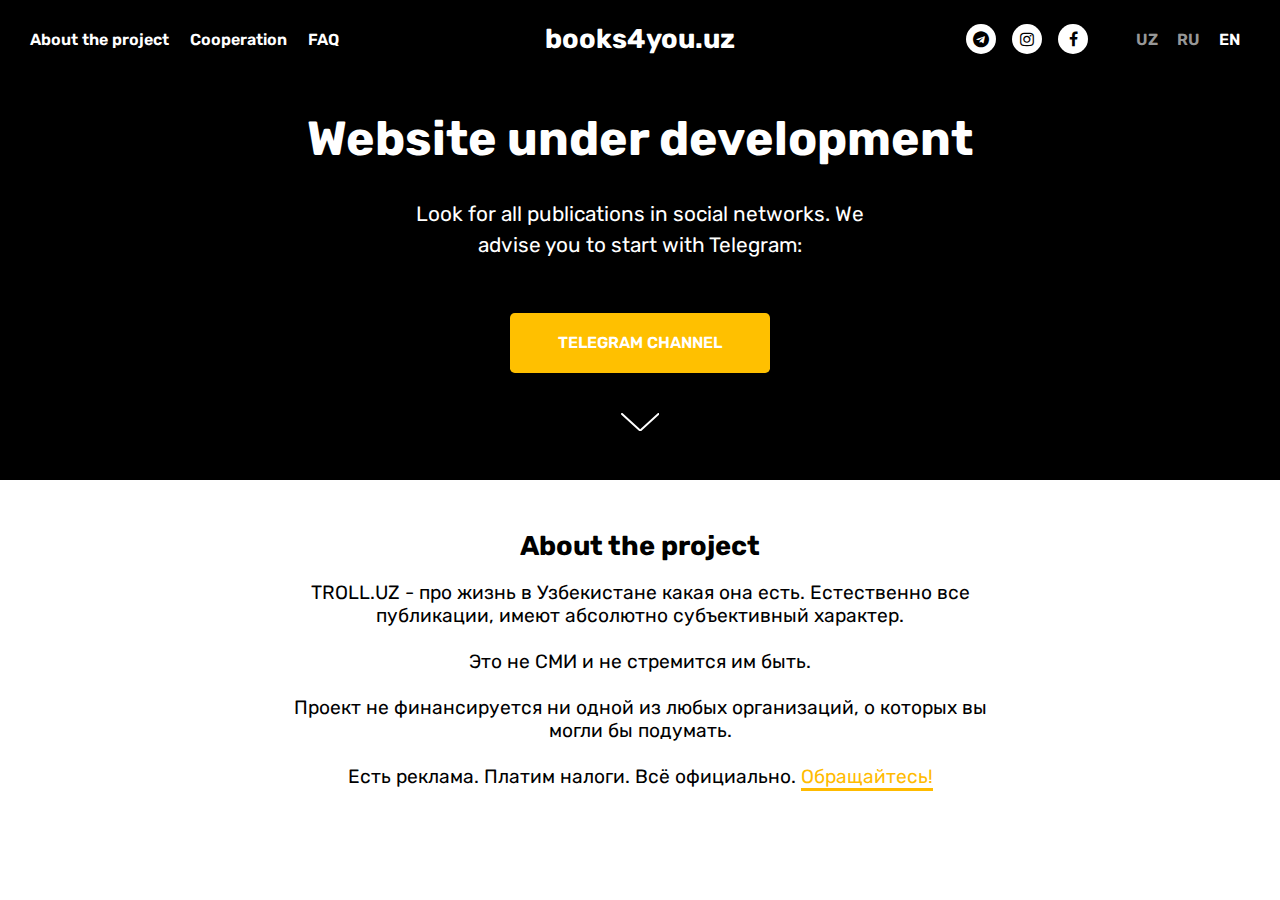
==== index-en.html @ 6c209b0e "created" ====
<!DOCTYPE html>
<html lang="en">
  <head>
    <meta charset="UTF-8" />
    <meta name="viewport" content="width=device-width, initial-scale=1.0" />
    <title>Books4you</title>
    <link rel="preconnect" href="https://fonts.googleapis.com" />
    <link rel="preconnect" href="https://fonts.gstatic.com" crossorigin />
    <link
      href="https://fonts.googleapis.com/css2?family=Rubik:wght@400;600;700&display=swap"
      rel="stylesheet"
    />
    <link rel="stylesheet" href="css/font-awesome.min.css" />
    <link rel="stylesheet" href="css/style.min.css" />
  </head>
  <body>
    <header class="header">
      <nav class="nav">
        <ul class="nav__list">
          <li class="nav__list__item">
            <a href="#about" class="nav__list__item__link">About the project</a>
          </li>
          <li class="nav__list__item">
            <a href="#about" class="nav__list__item__link">Cooperation</a>
          </li>
          <li class="nav__list__item">
            <a href="#" class="nav__list__item__link">FAQ</a>
          </li>
        </ul>
        <a class="nav__logo" href="">books4you.uz</a>
        <div class="nav__social-lang">
          <ul class="nav__social-lang__social-list">
            <li class="nav__social-lang__social-list__item">
              <a class="nav__social-lang__social-list__item__link" href="">
                <i class="fa fa-telegram"></i>
              </a>
            </li>
            <li class="nav__social-lang__social-list__item">
              <a class="nav__social-lang__social-list__item__link" href="">
                <i class="fa fa-instagram"></i>
              </a>
            </li>
            <li class="nav__social-lang__social-list__item">
              <a class="nav__social-lang__social-list__item__link" href="">
                <i class="fa fa-facebook"></i>
              </a>
            </li>
          </ul>
          <ul class="nav__social-lang__lang-list">
            <li class="nav__social-lang__lang-list__item">
              <a
                href="index-uz.html"
                class="nav__social-lang__lang-list__item__link"
              >
                UZ
              </a>
            </li>
            <li class="nav__social-lang__lang-list__item">
              <a
                href="index.html"
                class="nav__social-lang__lang-list__item__link"
              >
                RU
              </a>
            </li>
            <li class="nav__social-lang__lang-list__item">
              <a
                class="nav__social-lang__lang-list__item__link nav__social-lang__lang-list__item__link--active"
              >
                EN
              </a>
            </li>
          </ul>
        </div>
        <button class="nav__burger">
          <span></span>
          <span></span>
          <span></span>
          <span></span>
        </button>
      </nav>

      <h1 class="header__title">Website under development</h1>
      <p class="header__subtitle">
        Look for all publications in social networks. We advise you to start
        with Telegram:
      </p>
      <a href="" class="header__linktotg">telegram channel</a>
      <a href="#about" class="header__arrow-anchor">
        <svg
          role="presentation"
          class="t-cover__arrow-svg"
          style="fill: #ffffff"
          x="0px"
          y="0px"
          width="38.417px"
          height="18.592px"
          viewBox="0 0 38.417 18.592"
        >
          <g>
            <path
              d="M19.208,18.592c-0.241,0-0.483-0.087-0.673-0.261L0.327,1.74c-0.408-0.372-0.438-1.004-0.066-1.413c0.372-0.409,1.004-0.439,1.413-0.066L19.208,16.24L36.743,0.261c0.411-0.372,1.042-0.342,1.413,0.066c0.372,0.408,0.343,1.041-0.065,1.413L19.881,18.332C19.691,18.505,19.449,18.592,19.208,18.592z"
            />
          </g>
        </svg>
      </a>
    </header>
    <main class="main">
      <section class="about" id="about">
        <h2 class="about__title">About the project</h2>
        <p class="about__text">
          TROLL.UZ - про жизнь в Узбекистане какая она есть. Естественно все
          публикации, имеют абсолютно субъективный характер. <br /><br />
          Это не СМИ и не стремится им быть. <br /><br />
          Проект не финансируется ни одной из любых организаций, о которых вы
          могли бы подумать. <br /><br />
          Есть реклама. Платим налоги. Всё официально.
          <a class="about__text__link" href="">Обращайтесь!</a>
        </p>
      </section>
    </main>

    <script src="js/script.js"></script>
  </body>
</html>
---- css/style.min.css ----
@-webkit-keyframes moveUpDown{0%{-webkit-transform:translateY(0);transform:translateY(0)}to{-webkit-transform:translateY(1rem);transform:translateY(1rem)}}@keyframes moveUpDown{0%{-webkit-transform:translateY(0);transform:translateY(0)}to{-webkit-transform:translateY(1rem);transform:translateY(1rem)}}*{margin:0;padding:0;-webkit-box-sizing:border-box;box-sizing:border-box}ul{list-style:none}a,a:hover{text-decoration:none}button,input,select,textarea{outline:0!important}button{cursor:pointer}:root{font-size:1rem}body{font-family:'Rubik',sans-serif;font-weight:400;background-color:#fff;font-size:1rem;text-align:center}.fixed-top{position:fixed!important;top:0;left:0;height:50%;width:100%;z-index:99;background-color:#ffc000;-webkit-box-pack:center!important;-ms-flex-pack:center!important;justify-content:center!important;-webkit-box-align:center!important;-ms-flex-align:center!important;align-items:center!important}.menu-open{display:-webkit-box!important;display:-ms-flexbox!important;display:flex!important;-webkit-box-orient:vertical;-webkit-box-direction:normal;-ms-flex-direction:column;flex-direction:column;position:absolute}.menu-open__social-lang{width:100%;-webkit-box-orient:horizontal!important;-webkit-box-direction:normal!important;-ms-flex-direction:row!important;flex-direction:row!important;-webkit-box-pack:justify!important;-ms-flex-pack:justify!important;justify-content:space-between!important;padding:0 1rem}.header-top{padding-top:4rem}.header{background-color:#000;padding-bottom:2.8rem;color:#fff}.header__title{margin:2rem 0;font-size:3rem}.header__subtitle{margin:0 auto 3.2rem;font-size:1.3rem;line-height:1.5;font-weight:400;max-width:31.25rem}.header__linktotg{display:-webkit-inline-box;display:-ms-inline-flexbox;display:inline-flex;-webkit-box-pack:center;-ms-flex-pack:center;justify-content:center;-webkit-box-align:center;-ms-flex-align:center;align-items:center;width:16.25rem;height:3.75rem;background-color:#ffc000;text-transform:uppercase;color:#fff;font-weight:600;border-radius:.3rem;margin-bottom:2.5rem;-webkit-transition:.6s ease;-o-transition:.6s ease;transition:.6s ease;border:2px solid transparent}.header__linktotg:hover{border-color:#ffc000;background-color:#fff;color:#ffc000}.header__arrow-anchor{display:block;width:2.5rem;margin:0 auto;-webkit-animation:moveUpDown 1.2s ease-in-out infinite alternate;animation:moveUpDown 1.2s ease-in-out infinite alternate}.nav,.nav__list{display:-webkit-box;display:-ms-flexbox;display:flex;-webkit-box-align:center;-ms-flex-align:center;align-items:center}.nav{-webkit-box-pack:justify;-ms-flex-pack:justify;justify-content:space-between;padding:1.5rem 1.875rem;position:relative}.nav__list{-webkit-box-pack:center;-ms-flex-pack:center;justify-content:center;z-index:120}.nav__list__item:nth-child(2){padding:0 1.3rem}.nav__list__item__link{color:#fff;font-size:1rem;font-weight:600}.nav__logo{color:#fff;font-weight:700;font-size:1.7rem;position:absolute;left:50%;top:50%;-webkit-transform:translate(-50%,-50%);-ms-transform:translate(-50%,-50%);transform:translate(-50%,-50%)}.nav__social-lang,.nav__social-lang__social-list{display:-webkit-box;display:-ms-flexbox;display:flex;-webkit-box-pack:center;-ms-flex-pack:center;justify-content:center;-webkit-box-align:center;-ms-flex-align:center;align-items:center}.nav__social-lang__social-list{margin-right:1.875rem}.nav__social-lang__social-list__item{padding:0 .5rem}.nav__social-lang__lang-list,.nav__social-lang__social-list__item__link{-webkit-box-pack:center;-ms-flex-pack:center;justify-content:center;-webkit-box-align:center;-ms-flex-align:center;align-items:center}.nav__social-lang__social-list__item__link{display:-webkit-inline-box;display:-ms-inline-flexbox;display:inline-flex;color:#000;font-size:1rem;background-color:#fff;width:1.875rem;height:1.875rem;border-radius:50%;border:1px solid transparent;-webkit-transition:.6s ease;-o-transition:.6s ease;transition:.6s ease}.nav__social-lang__social-list__item__link:hover{background-color:#000;border-color:#fff;color:#fff}.nav__social-lang__lang-list{display:-webkit-box;display:-ms-flexbox;display:flex}.nav__social-lang__lang-list__item{padding:0 .6rem}.nav__social-lang__lang-list__item__link{color:rgba(255,255,255,.6);font-size:1rem;font-weight:600}.nav__social-lang__lang-list__item__link--active{color:#fff}.nav__social-lang__lang-list__item__link:disabled{color:rgba(255,255,255,.6)}.nav__burger,.nav__burger span{-webkit-transform:rotate(0);-ms-transform:rotate(0);transform:rotate(0);-webkit-transition:.3s;-o-transition:.3s;transition:.3s}.nav__burger{display:none;position:relative;z-index:4;width:26px;height:12px;border:0;background:0 0;margin-left:auto;-ms-flex-item-align:start;align-self:flex-start}.nav__burger span{width:100%;height:2px;background:#fff;border-radius:10px;position:absolute;left:0}.nav__burger span:nth-child(1){top:0}.nav__burger span:nth-child(2),.nav__burger span:nth-child(3){top:6px}.nav__burger span:nth-child(4){top:12px}.nav__burger.open span:nth-child(1),.nav__burger.open span:nth-child(4){width:0;left:50%;top:6px}.nav__burger.open span:nth-child(2){-webkit-transform:rotate(45deg);-ms-transform:rotate(45deg);transform:rotate(45deg)}.nav__burger.open span:nth-child(3){-webkit-transform:rotate(-45deg);-ms-transform:rotate(-45deg);transform:rotate(-45deg)}.about{padding:3.125rem 0}.about__title{font-size:1.7rem;margin-bottom:1.2rem}.about__text{font-size:1.2rem;max-width:44rem;margin:0 auto}.about__text__link{color:#fb0;border-bottom:3px solid #fb0}@media (max-width:991.98px){.burger-logo{top:15%}.nav__list{display:none}.nav__list__item{padding:1rem 0}.nav__social-lang{display:none}.nav__social-lang__social-list{margin-right:0;-webkit-box-orient:vertical;-webkit-box-direction:normal;-ms-flex-direction:column;flex-direction:column}.nav__social-lang__social-list__item{padding:.3rem 1rem}.nav__social-lang__lang-list{-webkit-box-orient:vertical;-webkit-box-direction:normal;-ms-flex-direction:column;flex-direction:column}.nav__social-lang__lang-list__item{padding:.3rem 1rem}.nav__burger{display:inline-block}}@media (max-width:767.98px){:root{font-size:.9rem}}@media (max-width:575.98px){:root{font-size:.8rem}.about,.header{padding-left:.8rem;padding-right:.8rem}}
/*# sourceMappingURL=style.min.css.map */
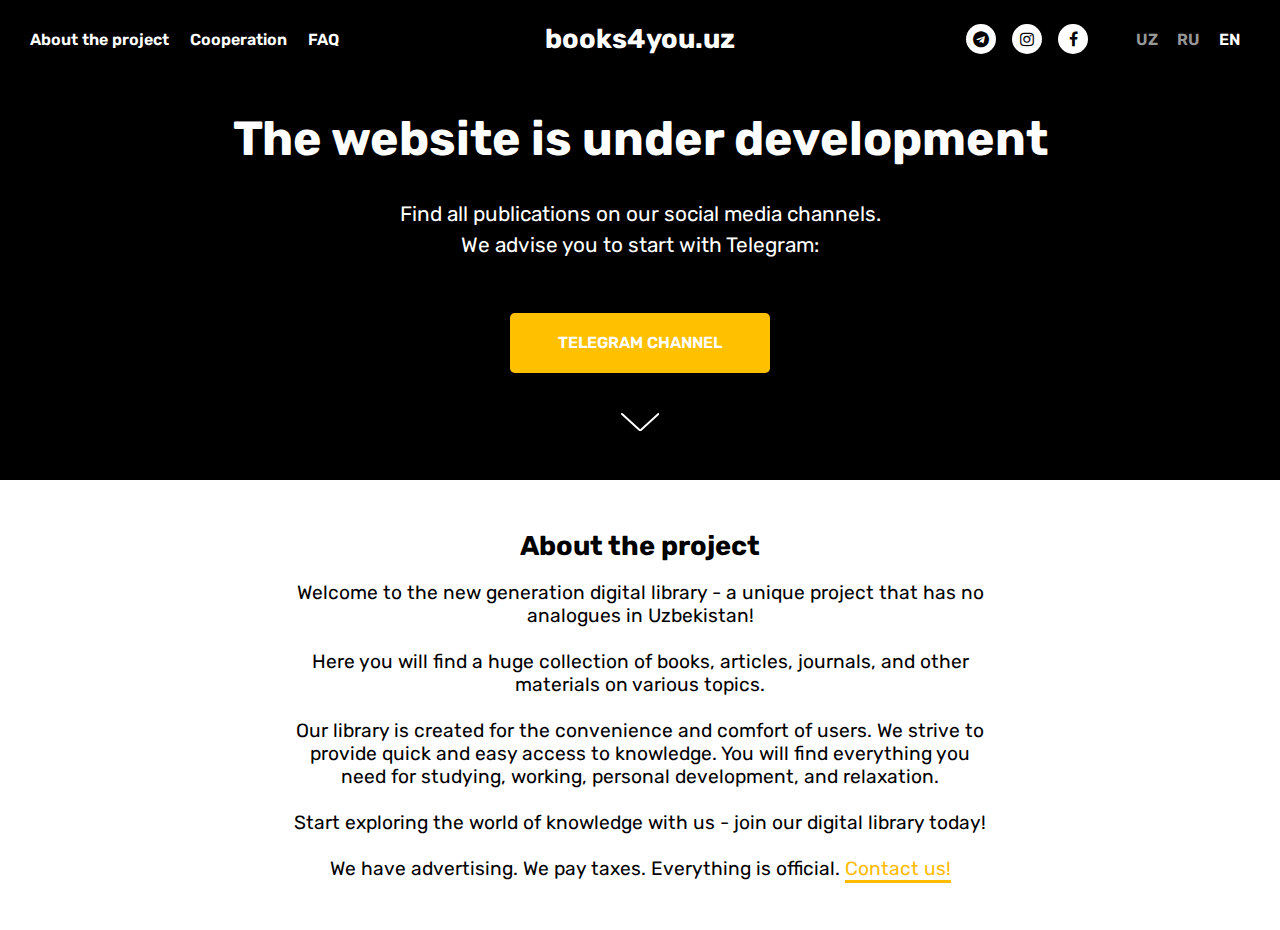
==== commit 2bcd71d0: "updated" ====
--- a/index-en.html
+++ b/index-en.html
@@ -18,10 +18,18 @@
       <nav class="nav">
         <ul class="nav__list">
           <li class="nav__list__item">
-            <a href="#about" class="nav__list__item__link">About the project</a>
+            <a
+              href="#about"
+              class="nav__list__item__link nav__list__item__link--aboutproject"
+              >About the project</a
+            >
           </li>
           <li class="nav__list__item">
-            <a href="#about" class="nav__list__item__link">Cooperation</a>
+            <a
+              href="#about"
+              class="nav__list__item__link nav__list__item__link--aboutproject"
+              >Cooperation</a
+            >
           </li>
           <li class="nav__list__item">
             <a href="#" class="nav__list__item__link">FAQ</a>
@@ -80,10 +88,10 @@
         </button>
       </nav>
 
-      <h1 class="header__title">Website under development</h1>
+      <h1 class="header__title">The website is under development</h1>
       <p class="header__subtitle">
-        Look for all publications in social networks. We advise you to start
-        with Telegram:
+        Find all publications on our social media channels. We advise you to
+        start with Telegram:
       </p>
       <a href="" class="header__linktotg">telegram channel</a>
       <a href="#about" class="header__arrow-anchor">
@@ -109,13 +117,22 @@
       <section class="about" id="about">
         <h2 class="about__title">About the project</h2>
         <p class="about__text">
-          TROLL.UZ - про жизнь в Узбекистане какая она есть. Естественно все
-          публикации, имеют абсолютно субъективный характер. <br /><br />
-          Это не СМИ и не стремится им быть. <br /><br />
-          Проект не финансируется ни одной из любых организаций, о которых вы
-          могли бы подумать. <br /><br />
-          Есть реклама. Платим налоги. Всё официально.
-          <a class="about__text__link" href="">Обращайтесь!</a>
+          Welcome to the new generation digital library - a unique project that
+          has no analogues in Uzbekistan!
+          <br /><br />
+          Here you will find a huge collection of books, articles, journals, and
+          other materials on various topics.
+          <br /><br />
+          Our library is created for the convenience and comfort of users. We
+          strive to provide quick and easy access to knowledge. You will find
+          everything you need for studying, working, personal development, and
+          relaxation.
+          <br /><br />
+          Start exploring the world of knowledge with us - join our digital
+          library today!
+          <br /><br />
+          We have advertising. We pay taxes. Everything is official.
+          <a class="about__text__link" href="">Contact us!</a>
         </p>
       </section>
     </main>
--- a/css/style.min.css
+++ b/css/style.min.css
@@ -1,2 +1,2 @@
-@-webkit-keyframes moveUpDown{0%{-webkit-transform:translateY(0);transform:translateY(0)}to{-webkit-transform:translateY(1rem);transform:translateY(1rem)}}@keyframes moveUpDown{0%{-webkit-transform:translateY(0);transform:translateY(0)}to{-webkit-transform:translateY(1rem);transform:translateY(1rem)}}*{margin:0;padding:0;-webkit-box-sizing:border-box;box-sizing:border-box}ul{list-style:none}a,a:hover{text-decoration:none}button,input,select,textarea{outline:0!important}button{cursor:pointer}:root{font-size:1rem}body{font-family:'Rubik',sans-serif;font-weight:400;background-color:#fff;font-size:1rem;text-align:center}.fixed-top{position:fixed!important;top:0;left:0;height:50%;width:100%;z-index:99;background-color:#ffc000;-webkit-box-pack:center!important;-ms-flex-pack:center!important;justify-content:center!important;-webkit-box-align:center!important;-ms-flex-align:center!important;align-items:center!important}.menu-open{display:-webkit-box!important;display:-ms-flexbox!important;display:flex!important;-webkit-box-orient:vertical;-webkit-box-direction:normal;-ms-flex-direction:column;flex-direction:column;position:absolute}.menu-open__social-lang{width:100%;-webkit-box-orient:horizontal!important;-webkit-box-direction:normal!important;-ms-flex-direction:row!important;flex-direction:row!important;-webkit-box-pack:justify!important;-ms-flex-pack:justify!important;justify-content:space-between!important;padding:0 1rem}.header-top{padding-top:4rem}.header{background-color:#000;padding-bottom:2.8rem;color:#fff}.header__title{margin:2rem 0;font-size:3rem}.header__subtitle{margin:0 auto 3.2rem;font-size:1.3rem;line-height:1.5;font-weight:400;max-width:31.25rem}.header__linktotg{display:-webkit-inline-box;display:-ms-inline-flexbox;display:inline-flex;-webkit-box-pack:center;-ms-flex-pack:center;justify-content:center;-webkit-box-align:center;-ms-flex-align:center;align-items:center;width:16.25rem;height:3.75rem;background-color:#ffc000;text-transform:uppercase;color:#fff;font-weight:600;border-radius:.3rem;margin-bottom:2.5rem;-webkit-transition:.6s ease;-o-transition:.6s ease;transition:.6s ease;border:2px solid transparent}.header__linktotg:hover{border-color:#ffc000;background-color:#fff;color:#ffc000}.header__arrow-anchor{display:block;width:2.5rem;margin:0 auto;-webkit-animation:moveUpDown 1.2s ease-in-out infinite alternate;animation:moveUpDown 1.2s ease-in-out infinite alternate}.nav,.nav__list{display:-webkit-box;display:-ms-flexbox;display:flex;-webkit-box-align:center;-ms-flex-align:center;align-items:center}.nav{-webkit-box-pack:justify;-ms-flex-pack:justify;justify-content:space-between;padding:1.5rem 1.875rem;position:relative}.nav__list{-webkit-box-pack:center;-ms-flex-pack:center;justify-content:center;z-index:120}.nav__list__item:nth-child(2){padding:0 1.3rem}.nav__list__item__link{color:#fff;font-size:1rem;font-weight:600}.nav__logo{color:#fff;font-weight:700;font-size:1.7rem;position:absolute;left:50%;top:50%;-webkit-transform:translate(-50%,-50%);-ms-transform:translate(-50%,-50%);transform:translate(-50%,-50%)}.nav__social-lang,.nav__social-lang__social-list{display:-webkit-box;display:-ms-flexbox;display:flex;-webkit-box-pack:center;-ms-flex-pack:center;justify-content:center;-webkit-box-align:center;-ms-flex-align:center;align-items:center}.nav__social-lang__social-list{margin-right:1.875rem}.nav__social-lang__social-list__item{padding:0 .5rem}.nav__social-lang__lang-list,.nav__social-lang__social-list__item__link{-webkit-box-pack:center;-ms-flex-pack:center;justify-content:center;-webkit-box-align:center;-ms-flex-align:center;align-items:center}.nav__social-lang__social-list__item__link{display:-webkit-inline-box;display:-ms-inline-flexbox;display:inline-flex;color:#000;font-size:1rem;background-color:#fff;width:1.875rem;height:1.875rem;border-radius:50%;border:1px solid transparent;-webkit-transition:.6s ease;-o-transition:.6s ease;transition:.6s ease}.nav__social-lang__social-list__item__link:hover{background-color:#000;border-color:#fff;color:#fff}.nav__social-lang__lang-list{display:-webkit-box;display:-ms-flexbox;display:flex}.nav__social-lang__lang-list__item{padding:0 .6rem}.nav__social-lang__lang-list__item__link{color:rgba(255,255,255,.6);font-size:1rem;font-weight:600}.nav__social-lang__lang-list__item__link--active{color:#fff}.nav__social-lang__lang-list__item__link:disabled{color:rgba(255,255,255,.6)}.nav__burger,.nav__burger span{-webkit-transform:rotate(0);-ms-transform:rotate(0);transform:rotate(0);-webkit-transition:.3s;-o-transition:.3s;transition:.3s}.nav__burger{display:none;position:relative;z-index:4;width:26px;height:12px;border:0;background:0 0;margin-left:auto;-ms-flex-item-align:start;align-self:flex-start}.nav__burger span{width:100%;height:2px;background:#fff;border-radius:10px;position:absolute;left:0}.nav__burger span:nth-child(1){top:0}.nav__burger span:nth-child(2),.nav__burger span:nth-child(3){top:6px}.nav__burger span:nth-child(4){top:12px}.nav__burger.open span:nth-child(1),.nav__burger.open span:nth-child(4){width:0;left:50%;top:6px}.nav__burger.open span:nth-child(2){-webkit-transform:rotate(45deg);-ms-transform:rotate(45deg);transform:rotate(45deg)}.nav__burger.open span:nth-child(3){-webkit-transform:rotate(-45deg);-ms-transform:rotate(-45deg);transform:rotate(-45deg)}.about{padding:3.125rem 0}.about__title{font-size:1.7rem;margin-bottom:1.2rem}.about__text{font-size:1.2rem;max-width:44rem;margin:0 auto}.about__text__link{color:#fb0;border-bottom:3px solid #fb0}@media (max-width:991.98px){.burger-logo{top:15%}.nav__list{display:none}.nav__list__item{padding:1rem 0}.nav__social-lang{display:none}.nav__social-lang__social-list{margin-right:0;-webkit-box-orient:vertical;-webkit-box-direction:normal;-ms-flex-direction:column;flex-direction:column}.nav__social-lang__social-list__item{padding:.3rem 1rem}.nav__social-lang__lang-list{-webkit-box-orient:vertical;-webkit-box-direction:normal;-ms-flex-direction:column;flex-direction:column}.nav__social-lang__lang-list__item{padding:.3rem 1rem}.nav__burger{display:inline-block}}@media (max-width:767.98px){:root{font-size:.9rem}}@media (max-width:575.98px){:root{font-size:.8rem}.about,.header{padding-left:.8rem;padding-right:.8rem}}
+@-webkit-keyframes moveUpDown{0%{-webkit-transform:translateY(0);transform:translateY(0)}to{-webkit-transform:translateY(1rem);transform:translateY(1rem)}}@keyframes moveUpDown{0%{-webkit-transform:translateY(0);transform:translateY(0)}to{-webkit-transform:translateY(1rem);transform:translateY(1rem)}}*{margin:0;padding:0;-webkit-box-sizing:border-box;box-sizing:border-box}ul{list-style:none}a,a:hover{text-decoration:none}button,input,select,textarea{outline:0!important}button{cursor:pointer}:root{font-size:1rem}body{font-family:'Rubik',sans-serif;font-weight:400;background-color:#fff;font-size:1rem;text-align:center}.fixed-top{position:fixed!important;top:0;left:0;height:15.625rem;width:100%;z-index:99;background-color:#ffc000;-webkit-box-pack:center!important;-ms-flex-pack:center!important;justify-content:center!important;-webkit-box-align:center!important;-ms-flex-align:center!important;align-items:center!important}.menu-open{display:-webkit-box!important;display:-ms-flexbox!important;display:flex!important;-webkit-box-orient:vertical;-webkit-box-direction:normal;-ms-flex-direction:column;flex-direction:column;position:absolute}.menu-open__social-lang{width:100%;-webkit-box-orient:horizontal!important;-webkit-box-direction:normal!important;-ms-flex-direction:row!important;flex-direction:row!important;-webkit-box-pack:justify!important;-ms-flex-pack:justify!important;justify-content:space-between!important;padding:0 1rem}.header-top{padding-top:4rem}.header{background-color:#000;padding-bottom:2.8rem;color:#fff}.header__title{margin:2rem 0;font-size:3rem}.header__subtitle{margin:0 auto 3.2rem;font-size:1.3rem;line-height:1.5;font-weight:400;max-width:31.25rem}.header__linktotg{display:-webkit-inline-box;display:-ms-inline-flexbox;display:inline-flex;-webkit-box-pack:center;-ms-flex-pack:center;justify-content:center;-webkit-box-align:center;-ms-flex-align:center;align-items:center;width:16.25rem;height:3.75rem;background-color:#ffc000;text-transform:uppercase;color:#fff;font-weight:600;border-radius:.3rem;margin-bottom:2.5rem;-webkit-transition:.6s ease;-o-transition:.6s ease;transition:.6s ease;border:2px solid transparent}.header__linktotg:hover{border-color:#ffc000;background-color:#fff;color:#ffc000}.header__arrow-anchor{display:block;width:2.5rem;margin:0 auto;-webkit-animation:moveUpDown 1.2s ease-in-out infinite alternate;animation:moveUpDown 1.2s ease-in-out infinite alternate}.nav,.nav__list{display:-webkit-box;display:-ms-flexbox;display:flex;-webkit-box-align:center;-ms-flex-align:center;align-items:center}.nav{-webkit-box-pack:justify;-ms-flex-pack:justify;justify-content:space-between;padding:1.5rem 1.875rem;position:relative}.nav__list{-webkit-box-pack:center;-ms-flex-pack:center;justify-content:center;z-index:120}.nav__list__item:nth-child(2){padding:0 1.3rem}.nav__list__item__link{color:#fff;font-size:1rem;font-weight:600}.nav__logo{color:#fff;font-weight:700;font-size:1.7rem;position:absolute;left:50%;top:50%;-webkit-transform:translate(-50%,-50%);-ms-transform:translate(-50%,-50%);transform:translate(-50%,-50%)}.nav__social-lang,.nav__social-lang__social-list{display:-webkit-box;display:-ms-flexbox;display:flex;-webkit-box-pack:center;-ms-flex-pack:center;justify-content:center;-webkit-box-align:center;-ms-flex-align:center;align-items:center}.nav__social-lang__social-list{margin-right:1.875rem}.nav__social-lang__social-list__item{padding:0 .5rem}.nav__social-lang__lang-list,.nav__social-lang__social-list__item__link{-webkit-box-pack:center;-ms-flex-pack:center;justify-content:center;-webkit-box-align:center;-ms-flex-align:center;align-items:center}.nav__social-lang__social-list__item__link{display:-webkit-inline-box;display:-ms-inline-flexbox;display:inline-flex;color:#000;font-size:1rem;background-color:#fff;width:1.875rem;height:1.875rem;border-radius:50%;border:1px solid transparent;-webkit-transition:.6s ease;-o-transition:.6s ease;transition:.6s ease}.nav__social-lang__social-list__item__link:hover{background-color:#000;border-color:#fff;color:#fff}.nav__social-lang__lang-list{display:-webkit-box;display:-ms-flexbox;display:flex}.nav__social-lang__lang-list__item{padding:0 .6rem}.nav__social-lang__lang-list__item__link{color:rgba(255,255,255,.6);font-size:1rem;font-weight:600}.nav__social-lang__lang-list__item__link--active{color:#fff}.nav__social-lang__lang-list__item__link:disabled{color:rgba(255,255,255,.6)}.nav__burger,.nav__burger span{-webkit-transform:rotate(0);-ms-transform:rotate(0);transform:rotate(0);-webkit-transition:.3s;-o-transition:.3s;transition:.3s}.nav__burger{display:none;position:relative;z-index:4;width:26px;height:12px;border:0;background:0 0;margin-left:auto;-ms-flex-item-align:start;align-self:flex-start}.nav__burger span{width:100%;height:2px;background:#fff;border-radius:10px;position:absolute;left:0}.nav__burger span:nth-child(1){top:0}.nav__burger span:nth-child(2),.nav__burger span:nth-child(3){top:6px}.nav__burger span:nth-child(4){top:12px}.nav__burger.open span:nth-child(1),.nav__burger.open span:nth-child(4){width:0;left:50%;top:6px}.nav__burger.open span:nth-child(2){-webkit-transform:rotate(45deg);-ms-transform:rotate(45deg);transform:rotate(45deg)}.nav__burger.open span:nth-child(3){-webkit-transform:rotate(-45deg);-ms-transform:rotate(-45deg);transform:rotate(-45deg)}.about{padding:3.125rem 0}.about__title{font-size:1.7rem;margin-bottom:1.2rem}.about__text{font-size:1.2rem;max-width:44rem;margin:0 auto}.about__text__link{color:#fb0;border-bottom:3px solid #fb0}@media (max-width:991.98px){.burger-logo{top:15%}.nav__list{display:none}.nav__list__item{padding:1rem 0}.nav__social-lang{display:none}.nav__social-lang__social-list{margin-right:0;-webkit-box-orient:vertical;-webkit-box-direction:normal;-ms-flex-direction:column;flex-direction:column}.nav__social-lang__social-list__item{padding:.3rem 1rem}.nav__social-lang__lang-list{-webkit-box-orient:vertical;-webkit-box-direction:normal;-ms-flex-direction:column;flex-direction:column}.nav__social-lang__lang-list__item{padding:.3rem 1rem}.nav__burger{display:inline-block}}@media (max-width:767.98px){:root{font-size:.9rem}}@media (max-width:575.98px){:root{font-size:.8rem}.fixed-top{padding:1.5rem 2.675rem!important}.menu-open__social-lang{padding:0 1.875rem}.about,.header{padding-left:.8rem;padding-right:.8rem}}
 /*# sourceMappingURL=style.min.css.map */
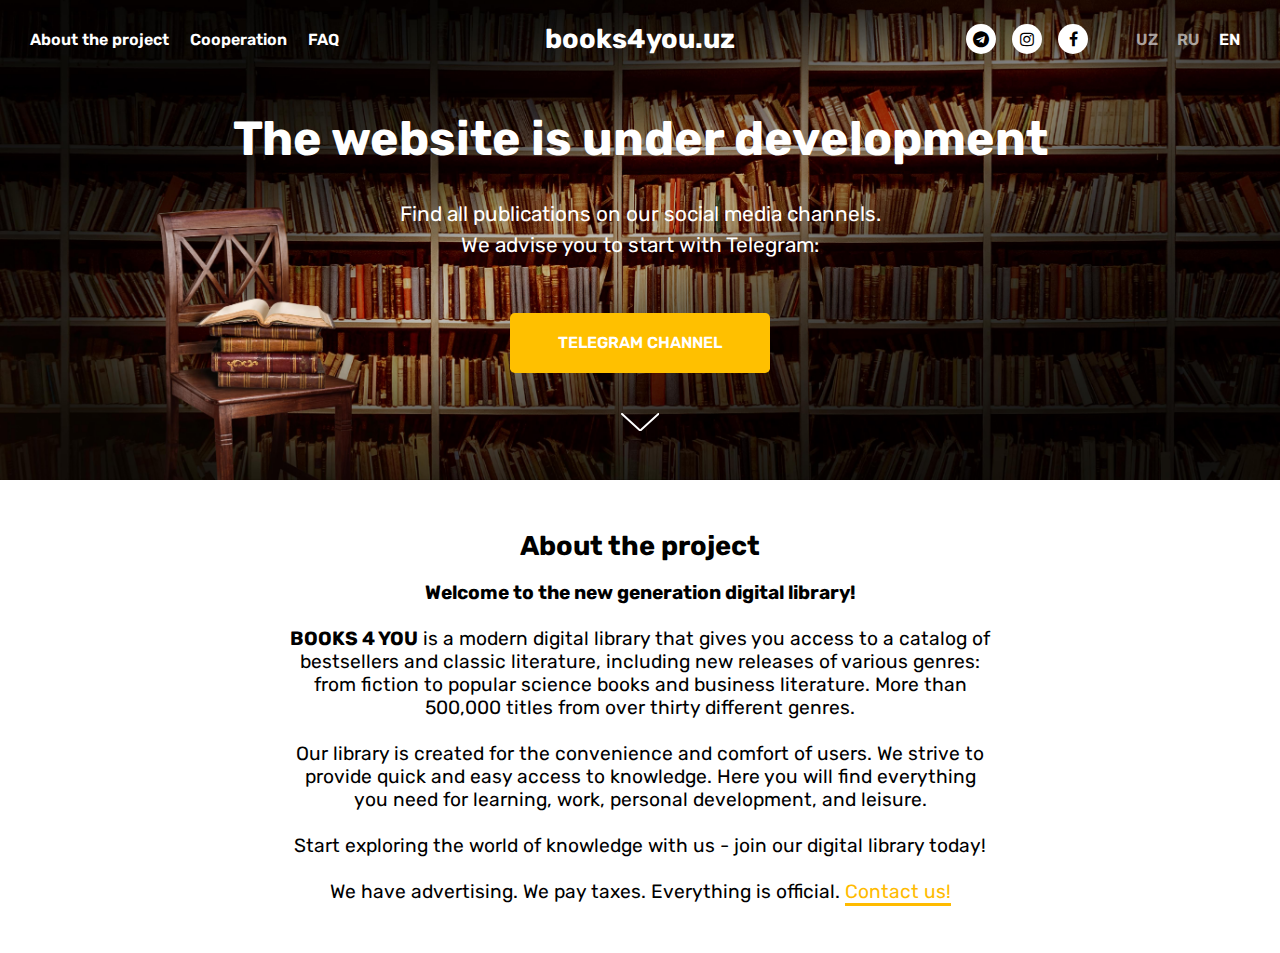
==== commit 0ee6e983: "updated" ====
--- a/index-en.html
+++ b/index-en.html
@@ -117,16 +117,17 @@
       <section class="about" id="about">
         <h2 class="about__title">About the project</h2>
         <p class="about__text">
-          Welcome to the new generation digital library - a unique project that
-          has no analogues in Uzbekistan!
+          <b>Welcome to the new generation digital library!</b>
           <br /><br />
-          Here you will find a huge collection of books, articles, journals, and
-          other materials on various topics.
-          <br /><br />
+          <b>BOOKS 4 YOU</b> is a modern digital library that gives you access
+          to a catalog of bestsellers and classic literature, including new
+          releases of various genres: from fiction to popular science books and
+          business literature. More than 500,000 titles from over thirty
+          different genres. <br /><br />
           Our library is created for the convenience and comfort of users. We
-          strive to provide quick and easy access to knowledge. You will find
-          everything you need for studying, working, personal development, and
-          relaxation.
+          strive to provide quick and easy access to knowledge. Here you will
+          find everything you need for learning, work, personal development, and
+          leisure.
           <br /><br />
           Start exploring the world of knowledge with us - join our digital
           library today!
--- a/css/style.min.css
+++ b/css/style.min.css
@@ -1,2 +1,2 @@
-@-webkit-keyframes moveUpDown{0%{-webkit-transform:translateY(0);transform:translateY(0)}to{-webkit-transform:translateY(1rem);transform:translateY(1rem)}}@keyframes moveUpDown{0%{-webkit-transform:translateY(0);transform:translateY(0)}to{-webkit-transform:translateY(1rem);transform:translateY(1rem)}}*{margin:0;padding:0;-webkit-box-sizing:border-box;box-sizing:border-box}ul{list-style:none}a,a:hover{text-decoration:none}button,input,select,textarea{outline:0!important}button{cursor:pointer}:root{font-size:1rem}body{font-family:'Rubik',sans-serif;font-weight:400;background-color:#fff;font-size:1rem;text-align:center}.fixed-top{position:fixed!important;top:0;left:0;height:15.625rem;width:100%;z-index:99;background-color:#ffc000;-webkit-box-pack:center!important;-ms-flex-pack:center!important;justify-content:center!important;-webkit-box-align:center!important;-ms-flex-align:center!important;align-items:center!important}.menu-open{display:-webkit-box!important;display:-ms-flexbox!important;display:flex!important;-webkit-box-orient:vertical;-webkit-box-direction:normal;-ms-flex-direction:column;flex-direction:column;position:absolute}.menu-open__social-lang{width:100%;-webkit-box-orient:horizontal!important;-webkit-box-direction:normal!important;-ms-flex-direction:row!important;flex-direction:row!important;-webkit-box-pack:justify!important;-ms-flex-pack:justify!important;justify-content:space-between!important;padding:0 1rem}.header-top{padding-top:4rem}.header{background-color:#000;padding-bottom:2.8rem;color:#fff}.header__title{margin:2rem 0;font-size:3rem}.header__subtitle{margin:0 auto 3.2rem;font-size:1.3rem;line-height:1.5;font-weight:400;max-width:31.25rem}.header__linktotg{display:-webkit-inline-box;display:-ms-inline-flexbox;display:inline-flex;-webkit-box-pack:center;-ms-flex-pack:center;justify-content:center;-webkit-box-align:center;-ms-flex-align:center;align-items:center;width:16.25rem;height:3.75rem;background-color:#ffc000;text-transform:uppercase;color:#fff;font-weight:600;border-radius:.3rem;margin-bottom:2.5rem;-webkit-transition:.6s ease;-o-transition:.6s ease;transition:.6s ease;border:2px solid transparent}.header__linktotg:hover{border-color:#ffc000;background-color:#fff;color:#ffc000}.header__arrow-anchor{display:block;width:2.5rem;margin:0 auto;-webkit-animation:moveUpDown 1.2s ease-in-out infinite alternate;animation:moveUpDown 1.2s ease-in-out infinite alternate}.nav,.nav__list{display:-webkit-box;display:-ms-flexbox;display:flex;-webkit-box-align:center;-ms-flex-align:center;align-items:center}.nav{-webkit-box-pack:justify;-ms-flex-pack:justify;justify-content:space-between;padding:1.5rem 1.875rem;position:relative}.nav__list{-webkit-box-pack:center;-ms-flex-pack:center;justify-content:center;z-index:120}.nav__list__item:nth-child(2){padding:0 1.3rem}.nav__list__item__link{color:#fff;font-size:1rem;font-weight:600}.nav__logo{color:#fff;font-weight:700;font-size:1.7rem;position:absolute;left:50%;top:50%;-webkit-transform:translate(-50%,-50%);-ms-transform:translate(-50%,-50%);transform:translate(-50%,-50%)}.nav__social-lang,.nav__social-lang__social-list{display:-webkit-box;display:-ms-flexbox;display:flex;-webkit-box-pack:center;-ms-flex-pack:center;justify-content:center;-webkit-box-align:center;-ms-flex-align:center;align-items:center}.nav__social-lang__social-list{margin-right:1.875rem}.nav__social-lang__social-list__item{padding:0 .5rem}.nav__social-lang__lang-list,.nav__social-lang__social-list__item__link{-webkit-box-pack:center;-ms-flex-pack:center;justify-content:center;-webkit-box-align:center;-ms-flex-align:center;align-items:center}.nav__social-lang__social-list__item__link{display:-webkit-inline-box;display:-ms-inline-flexbox;display:inline-flex;color:#000;font-size:1rem;background-color:#fff;width:1.875rem;height:1.875rem;border-radius:50%;border:1px solid transparent;-webkit-transition:.6s ease;-o-transition:.6s ease;transition:.6s ease}.nav__social-lang__social-list__item__link:hover{background-color:#000;border-color:#fff;color:#fff}.nav__social-lang__lang-list{display:-webkit-box;display:-ms-flexbox;display:flex}.nav__social-lang__lang-list__item{padding:0 .6rem}.nav__social-lang__lang-list__item__link{color:rgba(255,255,255,.6);font-size:1rem;font-weight:600}.nav__social-lang__lang-list__item__link--active{color:#fff}.nav__social-lang__lang-list__item__link:disabled{color:rgba(255,255,255,.6)}.nav__burger,.nav__burger span{-webkit-transform:rotate(0);-ms-transform:rotate(0);transform:rotate(0);-webkit-transition:.3s;-o-transition:.3s;transition:.3s}.nav__burger{display:none;position:relative;z-index:4;width:26px;height:12px;border:0;background:0 0;margin-left:auto;-ms-flex-item-align:start;align-self:flex-start}.nav__burger span{width:100%;height:2px;background:#fff;border-radius:10px;position:absolute;left:0}.nav__burger span:nth-child(1){top:0}.nav__burger span:nth-child(2),.nav__burger span:nth-child(3){top:6px}.nav__burger span:nth-child(4){top:12px}.nav__burger.open span:nth-child(1),.nav__burger.open span:nth-child(4){width:0;left:50%;top:6px}.nav__burger.open span:nth-child(2){-webkit-transform:rotate(45deg);-ms-transform:rotate(45deg);transform:rotate(45deg)}.nav__burger.open span:nth-child(3){-webkit-transform:rotate(-45deg);-ms-transform:rotate(-45deg);transform:rotate(-45deg)}.about{padding:3.125rem 0}.about__title{font-size:1.7rem;margin-bottom:1.2rem}.about__text{font-size:1.2rem;max-width:44rem;margin:0 auto}.about__text__link{color:#fb0;border-bottom:3px solid #fb0}@media (max-width:991.98px){.burger-logo{top:15%}.nav__list{display:none}.nav__list__item{padding:1rem 0}.nav__social-lang{display:none}.nav__social-lang__social-list{margin-right:0;-webkit-box-orient:vertical;-webkit-box-direction:normal;-ms-flex-direction:column;flex-direction:column}.nav__social-lang__social-list__item{padding:.3rem 1rem}.nav__social-lang__lang-list{-webkit-box-orient:vertical;-webkit-box-direction:normal;-ms-flex-direction:column;flex-direction:column}.nav__social-lang__lang-list__item{padding:.3rem 1rem}.nav__burger{display:inline-block}}@media (max-width:767.98px){:root{font-size:.9rem}}@media (max-width:575.98px){:root{font-size:.8rem}.fixed-top{padding:1.5rem 2.675rem!important}.menu-open__social-lang{padding:0 1.875rem}.about,.header{padding-left:.8rem;padding-right:.8rem}}
+@-webkit-keyframes moveUpDown{0%{-webkit-transform:translateY(0);transform:translateY(0)}to{-webkit-transform:translateY(1rem);transform:translateY(1rem)}}@keyframes moveUpDown{0%{-webkit-transform:translateY(0);transform:translateY(0)}to{-webkit-transform:translateY(1rem);transform:translateY(1rem)}}*{margin:0;padding:0;-webkit-box-sizing:border-box;box-sizing:border-box}ul{list-style:none}a,a:hover{text-decoration:none}button,input,select,textarea{outline:0!important}button{cursor:pointer}:root{font-size:1rem}body{font-family:'Rubik',sans-serif;font-weight:400;background-color:#fff;font-size:1rem;text-align:center}.fixed-top{position:fixed!important;top:0;left:0;height:15.625rem;width:100%;z-index:99;background-color:#ffc000;-webkit-box-pack:center!important;-ms-flex-pack:center!important;justify-content:center!important;-webkit-box-align:center!important;-ms-flex-align:center!important;align-items:center!important}.menu-open{display:-webkit-box!important;display:-ms-flexbox!important;display:flex!important;-webkit-box-orient:vertical;-webkit-box-direction:normal;-ms-flex-direction:column;flex-direction:column;position:absolute}.menu-open__social-lang{width:100%;-webkit-box-orient:horizontal!important;-webkit-box-direction:normal!important;-ms-flex-direction:row!important;flex-direction:row!important;-webkit-box-pack:justify!important;-ms-flex-pack:justify!important;justify-content:space-between!important;padding:0 1rem}.header-top{padding-top:4rem}.header{background-color:#000;background-image:url(../img/header_bg.jpg);background-repeat:no-repeat;background-size:cover;background-position:center center;padding-bottom:2.8rem;color:#fff}.header__title{margin:2rem 0;font-size:3rem}.header__subtitle{margin:0 auto 3.2rem;font-size:1.3rem;line-height:1.5;font-weight:400;max-width:31.25rem}.header__linktotg{display:-webkit-inline-box;display:-ms-inline-flexbox;display:inline-flex;-webkit-box-pack:center;-ms-flex-pack:center;justify-content:center;-webkit-box-align:center;-ms-flex-align:center;align-items:center;width:16.25rem;height:3.75rem;background-color:#ffc000;text-transform:uppercase;color:#fff;font-weight:600;border-radius:.3rem;margin-bottom:2.5rem;-webkit-transition:.6s ease;-o-transition:.6s ease;transition:.6s ease;border:2px solid transparent}.header__linktotg:hover{border-color:#ffc000;background-color:#fff;color:#ffc000}.header__arrow-anchor{display:block;width:2.5rem;margin:0 auto;-webkit-animation:moveUpDown 1.2s ease-in-out infinite alternate;animation:moveUpDown 1.2s ease-in-out infinite alternate}.nav,.nav__list{display:-webkit-box;display:-ms-flexbox;display:flex;-webkit-box-align:center;-ms-flex-align:center;align-items:center}.nav{-webkit-box-pack:justify;-ms-flex-pack:justify;justify-content:space-between;padding:1.5rem 1.875rem;position:relative}.nav__list{-webkit-box-pack:center;-ms-flex-pack:center;justify-content:center;z-index:120}.nav__list__item:nth-child(2){padding:0 1.3rem}.nav__list__item__link{color:#fff;font-size:1rem;font-weight:600}.nav__logo{color:#fff;font-weight:700;font-size:1.7rem;position:absolute;left:50%;top:50%;-webkit-transform:translate(-50%,-50%);-ms-transform:translate(-50%,-50%);transform:translate(-50%,-50%)}.nav__social-lang,.nav__social-lang__social-list{display:-webkit-box;display:-ms-flexbox;display:flex;-webkit-box-pack:center;-ms-flex-pack:center;justify-content:center;-webkit-box-align:center;-ms-flex-align:center;align-items:center}.nav__social-lang__social-list{margin-right:1.875rem}.nav__social-lang__social-list__item{padding:0 .5rem}.nav__social-lang__lang-list,.nav__social-lang__social-list__item__link{-webkit-box-pack:center;-ms-flex-pack:center;justify-content:center;-webkit-box-align:center;-ms-flex-align:center;align-items:center}.nav__social-lang__social-list__item__link{display:-webkit-inline-box;display:-ms-inline-flexbox;display:inline-flex;color:#000;font-size:1rem;background-color:#fff;width:1.875rem;height:1.875rem;border-radius:50%;border:1px solid transparent;-webkit-transition:.6s ease;-o-transition:.6s ease;transition:.6s ease}.nav__social-lang__social-list__item__link:hover{background-color:#000;border-color:#fff;color:#fff}.nav__social-lang__lang-list{display:-webkit-box;display:-ms-flexbox;display:flex}.nav__social-lang__lang-list__item{padding:0 .6rem}.nav__social-lang__lang-list__item__link{color:rgba(255,255,255,.6);font-size:1rem;font-weight:600}.nav__social-lang__lang-list__item__link--active{color:#fff}.nav__social-lang__lang-list__item__link:disabled{color:rgba(255,255,255,.6)}.nav__burger,.nav__burger span{-webkit-transform:rotate(0);-ms-transform:rotate(0);transform:rotate(0);-webkit-transition:.3s;-o-transition:.3s;transition:.3s}.nav__burger{display:none;position:relative;z-index:4;width:26px;height:12px;border:0;background:0 0;margin-left:auto;-ms-flex-item-align:start;align-self:flex-start}.nav__burger span{width:100%;height:2px;background:#fff;border-radius:10px;position:absolute;left:0}.nav__burger span:nth-child(1){top:0}.nav__burger span:nth-child(2),.nav__burger span:nth-child(3){top:6px}.nav__burger span:nth-child(4){top:12px}.nav__burger.open span:nth-child(1),.nav__burger.open span:nth-child(4){width:0;left:50%;top:6px}.nav__burger.open span:nth-child(2){-webkit-transform:rotate(45deg);-ms-transform:rotate(45deg);transform:rotate(45deg)}.nav__burger.open span:nth-child(3){-webkit-transform:rotate(-45deg);-ms-transform:rotate(-45deg);transform:rotate(-45deg)}.about{padding:3.125rem 0}.about__title{font-size:1.7rem;margin-bottom:1.2rem}.about__text{font-size:1.2rem;max-width:44rem;margin:0 auto}.about__text__link{color:#fb0;border-bottom:3px solid #fb0}@media (max-width:991.98px){.burger-logo{top:15%}.nav__list{display:none}.nav__list__item{padding:1rem 0}.nav__social-lang{display:none}.nav__social-lang__social-list{margin-right:0;-webkit-box-orient:vertical;-webkit-box-direction:normal;-ms-flex-direction:column;flex-direction:column}.nav__social-lang__social-list__item{padding:.3rem 1rem}.nav__social-lang__lang-list{-webkit-box-orient:vertical;-webkit-box-direction:normal;-ms-flex-direction:column;flex-direction:column}.nav__social-lang__lang-list__item{padding:.3rem 1rem}.nav__burger{display:inline-block}}@media (max-width:767.98px){:root{font-size:.9rem}}@media (max-width:575.98px){:root{font-size:.8rem}.fixed-top{padding:1.5rem 2.675rem!important}.menu-open__social-lang{padding:0 1.875rem}.about,.header{padding-left:.8rem;padding-right:.8rem}}
 /*# sourceMappingURL=style.min.css.map */
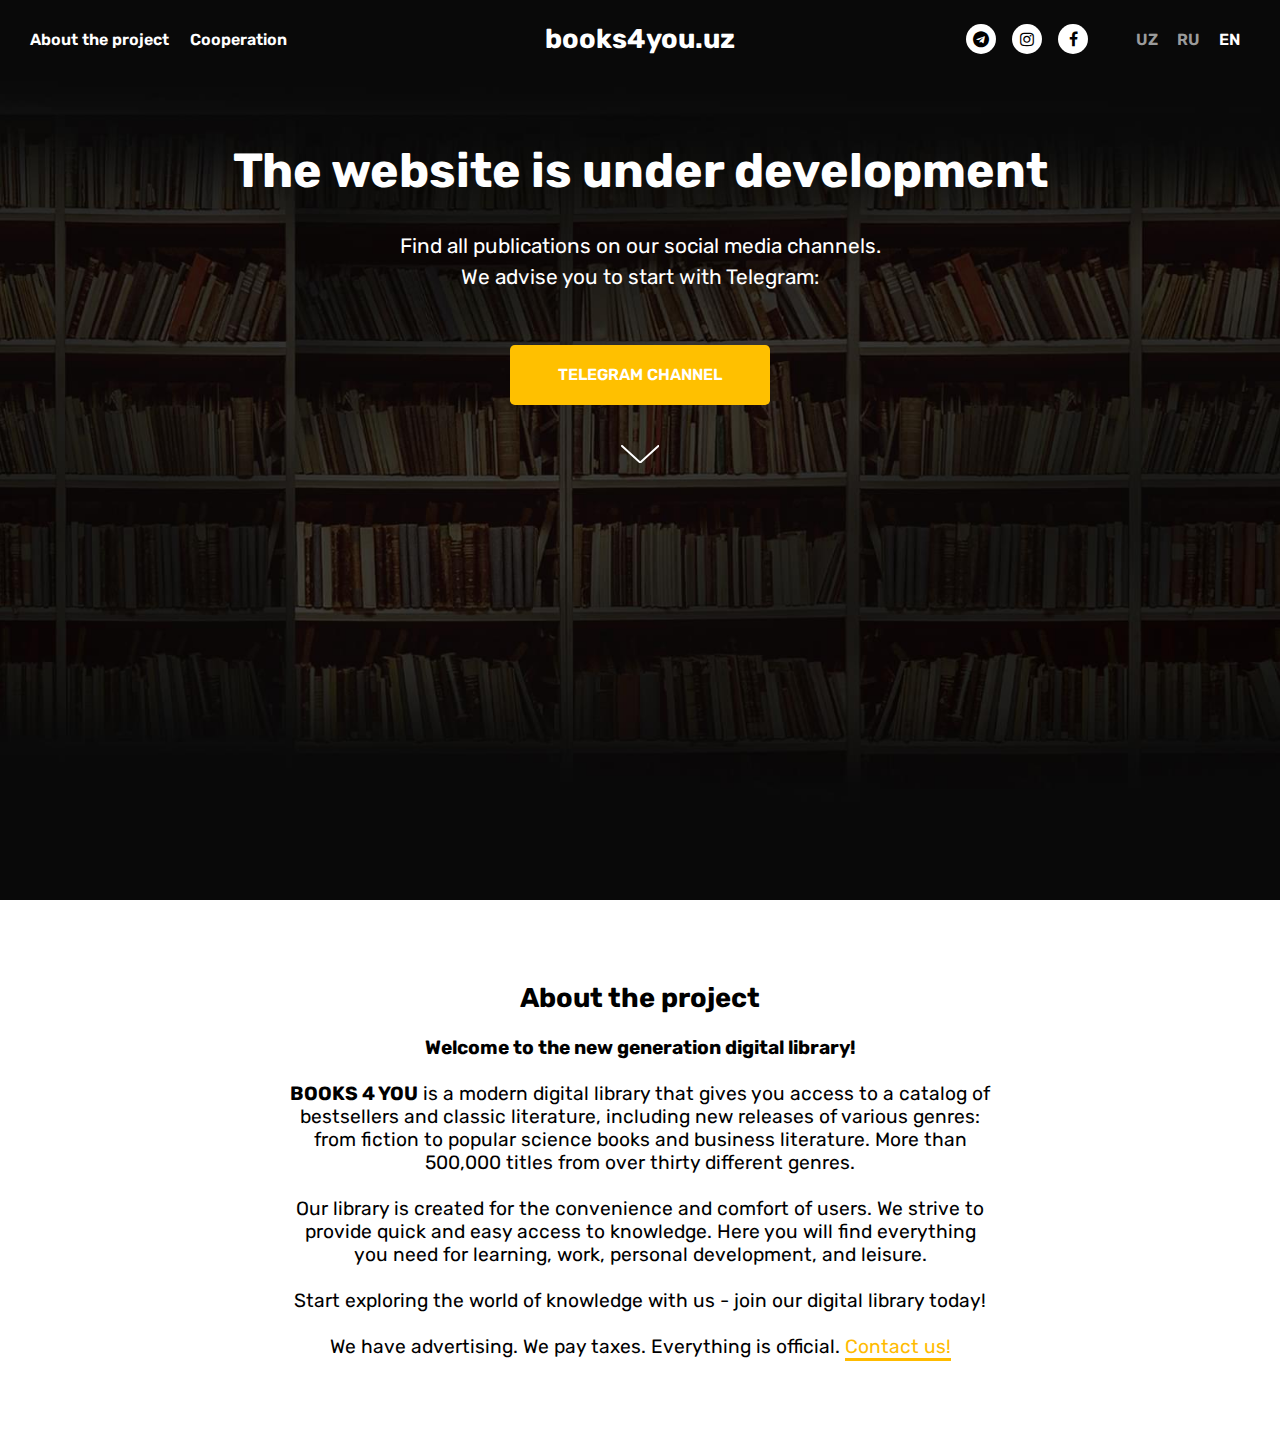
==== commit fa3adc50: "updated" ====
--- a/index-en.html
+++ b/index-en.html
@@ -31,9 +31,9 @@
               >Cooperation</a
             >
           </li>
-          <li class="nav__list__item">
+          <!-- <li class="nav__list__item">
             <a href="#" class="nav__list__item__link">FAQ</a>
-          </li>
+          </li> -->
         </ul>
         <a class="nav__logo" href="">books4you.uz</a>
         <div class="nav__social-lang">
--- a/css/style.min.css
+++ b/css/style.min.css
@@ -1,2 +1,2 @@
-@-webkit-keyframes moveUpDown{0%{-webkit-transform:translateY(0);transform:translateY(0)}to{-webkit-transform:translateY(1rem);transform:translateY(1rem)}}@keyframes moveUpDown{0%{-webkit-transform:translateY(0);transform:translateY(0)}to{-webkit-transform:translateY(1rem);transform:translateY(1rem)}}*{margin:0;padding:0;-webkit-box-sizing:border-box;box-sizing:border-box}ul{list-style:none}a,a:hover{text-decoration:none}button,input,select,textarea{outline:0!important}button{cursor:pointer}:root{font-size:1rem}body{font-family:'Rubik',sans-serif;font-weight:400;background-color:#fff;font-size:1rem;text-align:center}.fixed-top{position:fixed!important;top:0;left:0;height:15.625rem;width:100%;z-index:99;background-color:#ffc000;-webkit-box-pack:center!important;-ms-flex-pack:center!important;justify-content:center!important;-webkit-box-align:center!important;-ms-flex-align:center!important;align-items:center!important}.menu-open{display:-webkit-box!important;display:-ms-flexbox!important;display:flex!important;-webkit-box-orient:vertical;-webkit-box-direction:normal;-ms-flex-direction:column;flex-direction:column;position:absolute}.menu-open__social-lang{width:100%;-webkit-box-orient:horizontal!important;-webkit-box-direction:normal!important;-ms-flex-direction:row!important;flex-direction:row!important;-webkit-box-pack:justify!important;-ms-flex-pack:justify!important;justify-content:space-between!important;padding:0 1rem}.header-top{padding-top:4rem}.header{background-color:#000;background-image:url(../img/header_bg.jpg);background-repeat:no-repeat;background-size:cover;background-position:center center;padding-bottom:2.8rem;color:#fff}.header__title{margin:2rem 0;font-size:3rem}.header__subtitle{margin:0 auto 3.2rem;font-size:1.3rem;line-height:1.5;font-weight:400;max-width:31.25rem}.header__linktotg{display:-webkit-inline-box;display:-ms-inline-flexbox;display:inline-flex;-webkit-box-pack:center;-ms-flex-pack:center;justify-content:center;-webkit-box-align:center;-ms-flex-align:center;align-items:center;width:16.25rem;height:3.75rem;background-color:#ffc000;text-transform:uppercase;color:#fff;font-weight:600;border-radius:.3rem;margin-bottom:2.5rem;-webkit-transition:.6s ease;-o-transition:.6s ease;transition:.6s ease;border:2px solid transparent}.header__linktotg:hover{border-color:#ffc000;background-color:#fff;color:#ffc000}.header__arrow-anchor{display:block;width:2.5rem;margin:0 auto;-webkit-animation:moveUpDown 1.2s ease-in-out infinite alternate;animation:moveUpDown 1.2s ease-in-out infinite alternate}.nav,.nav__list{display:-webkit-box;display:-ms-flexbox;display:flex;-webkit-box-align:center;-ms-flex-align:center;align-items:center}.nav{-webkit-box-pack:justify;-ms-flex-pack:justify;justify-content:space-between;padding:1.5rem 1.875rem;position:relative}.nav__list{-webkit-box-pack:center;-ms-flex-pack:center;justify-content:center;z-index:120}.nav__list__item:nth-child(2){padding:0 1.3rem}.nav__list__item__link{color:#fff;font-size:1rem;font-weight:600}.nav__logo{color:#fff;font-weight:700;font-size:1.7rem;position:absolute;left:50%;top:50%;-webkit-transform:translate(-50%,-50%);-ms-transform:translate(-50%,-50%);transform:translate(-50%,-50%)}.nav__social-lang,.nav__social-lang__social-list{display:-webkit-box;display:-ms-flexbox;display:flex;-webkit-box-pack:center;-ms-flex-pack:center;justify-content:center;-webkit-box-align:center;-ms-flex-align:center;align-items:center}.nav__social-lang__social-list{margin-right:1.875rem}.nav__social-lang__social-list__item{padding:0 .5rem}.nav__social-lang__lang-list,.nav__social-lang__social-list__item__link{-webkit-box-pack:center;-ms-flex-pack:center;justify-content:center;-webkit-box-align:center;-ms-flex-align:center;align-items:center}.nav__social-lang__social-list__item__link{display:-webkit-inline-box;display:-ms-inline-flexbox;display:inline-flex;color:#000;font-size:1rem;background-color:#fff;width:1.875rem;height:1.875rem;border-radius:50%;border:1px solid transparent;-webkit-transition:.6s ease;-o-transition:.6s ease;transition:.6s ease}.nav__social-lang__social-list__item__link:hover{background-color:#000;border-color:#fff;color:#fff}.nav__social-lang__lang-list{display:-webkit-box;display:-ms-flexbox;display:flex}.nav__social-lang__lang-list__item{padding:0 .6rem}.nav__social-lang__lang-list__item__link{color:rgba(255,255,255,.6);font-size:1rem;font-weight:600}.nav__social-lang__lang-list__item__link--active{color:#fff}.nav__social-lang__lang-list__item__link:disabled{color:rgba(255,255,255,.6)}.nav__burger,.nav__burger span{-webkit-transform:rotate(0);-ms-transform:rotate(0);transform:rotate(0);-webkit-transition:.3s;-o-transition:.3s;transition:.3s}.nav__burger{display:none;position:relative;z-index:4;width:26px;height:12px;border:0;background:0 0;margin-left:auto;-ms-flex-item-align:start;align-self:flex-start}.nav__burger span{width:100%;height:2px;background:#fff;border-radius:10px;position:absolute;left:0}.nav__burger span:nth-child(1){top:0}.nav__burger span:nth-child(2),.nav__burger span:nth-child(3){top:6px}.nav__burger span:nth-child(4){top:12px}.nav__burger.open span:nth-child(1),.nav__burger.open span:nth-child(4){width:0;left:50%;top:6px}.nav__burger.open span:nth-child(2){-webkit-transform:rotate(45deg);-ms-transform:rotate(45deg);transform:rotate(45deg)}.nav__burger.open span:nth-child(3){-webkit-transform:rotate(-45deg);-ms-transform:rotate(-45deg);transform:rotate(-45deg)}.about{padding:3.125rem 0}.about__title{font-size:1.7rem;margin-bottom:1.2rem}.about__text{font-size:1.2rem;max-width:44rem;margin:0 auto}.about__text__link{color:#fb0;border-bottom:3px solid #fb0}@media (max-width:991.98px){.burger-logo{top:15%}.nav__list{display:none}.nav__list__item{padding:1rem 0}.nav__social-lang{display:none}.nav__social-lang__social-list{margin-right:0;-webkit-box-orient:vertical;-webkit-box-direction:normal;-ms-flex-direction:column;flex-direction:column}.nav__social-lang__social-list__item{padding:.3rem 1rem}.nav__social-lang__lang-list{-webkit-box-orient:vertical;-webkit-box-direction:normal;-ms-flex-direction:column;flex-direction:column}.nav__social-lang__lang-list__item{padding:.3rem 1rem}.nav__burger{display:inline-block}}@media (max-width:767.98px){:root{font-size:.9rem}}@media (max-width:575.98px){:root{font-size:.8rem}.fixed-top{padding:1.5rem 2.675rem!important}.menu-open__social-lang{padding:0 1.875rem}.about,.header{padding-left:.8rem;padding-right:.8rem}}
+@-webkit-keyframes moveUpDown{0%{-webkit-transform:translateY(0);transform:translateY(0)}to{-webkit-transform:translateY(1rem);transform:translateY(1rem)}}@keyframes moveUpDown{0%{-webkit-transform:translateY(0);transform:translateY(0)}to{-webkit-transform:translateY(1rem);transform:translateY(1rem)}}*{margin:0;padding:0;-webkit-box-sizing:border-box;box-sizing:border-box}ul{list-style:none}a,a:hover{text-decoration:none}button,input,select,textarea{outline:0!important}button{cursor:pointer}:root{font-size:1rem}body{font-family:'Rubik',sans-serif;font-weight:400;background-color:#fff;font-size:1rem;text-align:center}.fixed-top{position:fixed!important;top:0;left:0;height:100%;width:100%;z-index:99;background-color:#000;background-image:url(../img/header_bg.jpg);background-repeat:no-repeat;background-size:cover;background-position:center center;-webkit-box-pack:center!important;-ms-flex-pack:center!important;justify-content:center!important;-webkit-box-align:center!important;-ms-flex-align:center!important;align-items:center!important}.menu-open{display:-webkit-box!important;display:-ms-flexbox!important;display:flex!important;-webkit-box-orient:vertical;-webkit-box-direction:normal;-ms-flex-direction:column;flex-direction:column;position:absolute}.menu-open__social-lang{width:100%;-webkit-box-orient:horizontal!important;-webkit-box-direction:normal!important;-ms-flex-direction:row!important;flex-direction:row!important;-webkit-box-pack:justify!important;-ms-flex-pack:justify!important;justify-content:space-between!important;padding:0 1rem}.header-top{padding-top:4rem}.header{background-color:#000;background-image:url(../img/header_bg.jpg);background-repeat:no-repeat;background-size:cover;background-position:center center;color:#fff;height:100vh}.header__title{margin:4rem 0 2rem;font-size:3rem}.header__subtitle{margin:0 auto 3.2rem;font-size:1.3rem;line-height:1.5;font-weight:400;max-width:31.25rem}.header__linktotg{display:-webkit-inline-box;display:-ms-inline-flexbox;display:inline-flex;-webkit-box-pack:center;-ms-flex-pack:center;justify-content:center;-webkit-box-align:center;-ms-flex-align:center;align-items:center;width:16.25rem;height:3.75rem;background-color:#ffc000;text-transform:uppercase;color:#fff;font-weight:600;border-radius:.3rem;margin-bottom:2.5rem;-webkit-transition:.6s ease;-o-transition:.6s ease;transition:.6s ease;border:2px solid transparent}.header__linktotg:hover{border-color:#ffc000;background-color:#fff;color:#ffc000}.header__arrow-anchor{display:block;width:2.5rem;margin:0 auto;-webkit-animation:moveUpDown 1.2s ease-in-out infinite alternate;animation:moveUpDown 1.2s ease-in-out infinite alternate}.nav,.nav__list{display:-webkit-box;display:-ms-flexbox;display:flex;-webkit-box-align:center;-ms-flex-align:center;align-items:center}.nav{-webkit-box-pack:justify;-ms-flex-pack:justify;justify-content:space-between;padding:1.5rem 1.875rem;position:relative}.nav__list{-webkit-box-pack:center;-ms-flex-pack:center;justify-content:center;z-index:120}.nav__list__item:nth-child(2){padding:0 1.3rem}.nav__list__item__link{color:#fff;font-size:1rem;font-weight:600}.nav__logo{color:#fff;font-weight:700;font-size:1.7rem;position:absolute;left:50%;top:50%;-webkit-transform:translate(-50%,-50%);-ms-transform:translate(-50%,-50%);transform:translate(-50%,-50%)}.nav__social-lang,.nav__social-lang__social-list{display:-webkit-box;display:-ms-flexbox;display:flex;-webkit-box-pack:center;-ms-flex-pack:center;justify-content:center;-webkit-box-align:center;-ms-flex-align:center;align-items:center}.nav__social-lang__social-list{margin-right:1.875rem}.nav__social-lang__social-list__item{padding:0 .5rem}.nav__social-lang__lang-list,.nav__social-lang__social-list__item__link{-webkit-box-pack:center;-ms-flex-pack:center;justify-content:center;-webkit-box-align:center;-ms-flex-align:center;align-items:center}.nav__social-lang__social-list__item__link{display:-webkit-inline-box;display:-ms-inline-flexbox;display:inline-flex;color:#000;font-size:1rem;background-color:#fff;width:1.875rem;height:1.875rem;border-radius:50%;border:1px solid transparent;-webkit-transition:.6s ease;-o-transition:.6s ease;transition:.6s ease}.nav__social-lang__social-list__item__link:hover{background-color:#000;border-color:#fff;color:#fff}.nav__social-lang__lang-list{display:-webkit-box;display:-ms-flexbox;display:flex}.nav__social-lang__lang-list__item{padding:0 .6rem}.nav__social-lang__lang-list__item__link{color:rgba(255,255,255,.6);font-size:1rem;font-weight:600}.nav__social-lang__lang-list__item__link--active{color:#fff}.nav__social-lang__lang-list__item__link:disabled{color:rgba(255,255,255,.6)}.nav__burger,.nav__burger span{-webkit-transform:rotate(0);-ms-transform:rotate(0);transform:rotate(0);-webkit-transition:.3s;-o-transition:.3s;transition:.3s}.nav__burger{display:none;position:relative;z-index:4;width:26px;height:12px;border:0;background:0 0;margin-left:auto;-ms-flex-item-align:start;align-self:flex-start}.nav__burger span{width:100%;height:2px;background:#fff;border-radius:10px;position:absolute;left:0}.nav__burger span:nth-child(1){top:0}.nav__burger span:nth-child(2),.nav__burger span:nth-child(3){top:6px}.nav__burger span:nth-child(4){top:12px}.nav__burger.open span:nth-child(1),.nav__burger.open span:nth-child(4){width:0;left:50%;top:6px}.nav__burger.open span:nth-child(2){-webkit-transform:rotate(45deg);-ms-transform:rotate(45deg);transform:rotate(45deg)}.nav__burger.open span:nth-child(3){-webkit-transform:rotate(-45deg);-ms-transform:rotate(-45deg);transform:rotate(-45deg)}.about{padding:5.125rem 0}.about__title{font-size:1.7rem;margin-bottom:1.4rem}.about__text{font-size:1.2rem;max-width:44rem;margin:0 auto}.about__text__link{color:#fb0;border-bottom:3px solid #fb0}@media (max-width:991.98px){.burger-logo{top:5.6%}.nav__list{display:none}.nav__list__item:nth-child(2){padding:0}.nav__list__item{padding:0 0 1rem}.nav__social-lang{display:none}.nav__social-lang__social-list{margin-right:0;-webkit-box-orient:vertical;-webkit-box-direction:normal;-ms-flex-direction:column;flex-direction:column}.nav__social-lang__social-list__item{padding:.3rem 1rem}.nav__social-lang__lang-list{-webkit-box-orient:vertical;-webkit-box-direction:normal;-ms-flex-direction:column;flex-direction:column}.nav__social-lang__lang-list__item{padding:.3rem 1rem}.nav__burger{display:inline-block}}@media (max-width:767.98px){:root{font-size:.9rem}.burger-logo{top:5.2%}}@media (max-width:575.98px){:root{font-size:.8rem}.fixed-top{padding:1.5rem 2.675rem!important}.menu-open__social-lang{padding:0 1.875rem}.burger-logo{top:4.7%}.about,.header{padding-left:.8rem;padding-right:.8rem}}
 /*# sourceMappingURL=style.min.css.map */
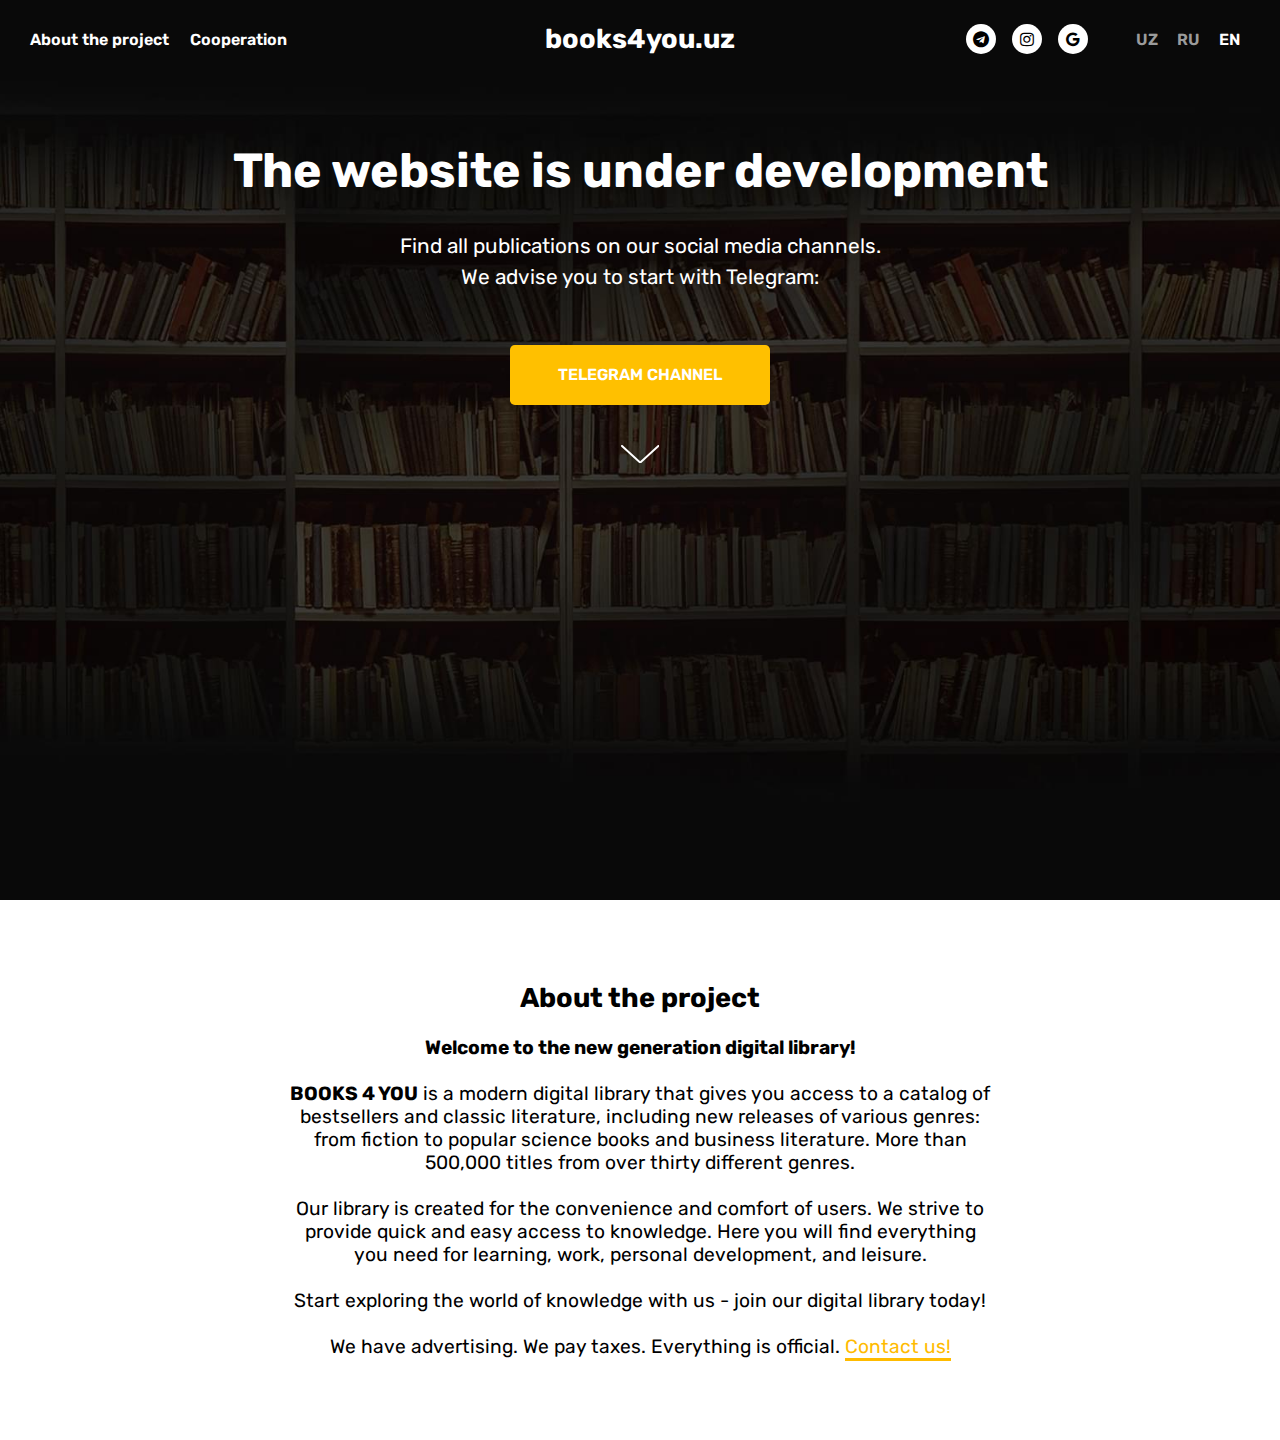
==== commit f8bb7c40: "updated" ====
--- a/index-en.html
+++ b/index-en.html
@@ -50,7 +50,7 @@
             </li>
             <li class="nav__social-lang__social-list__item">
               <a class="nav__social-lang__social-list__item__link" href="">
-                <i class="fa fa-facebook"></i>
+                <i class="fa fa-google"></i>
               </a>
             </li>
           </ul>
--- a/css/style.min.css
+++ b/css/style.min.css
@@ -1,2 +1,2 @@
-@-webkit-keyframes moveUpDown{0%{-webkit-transform:translateY(0);transform:translateY(0)}to{-webkit-transform:translateY(1rem);transform:translateY(1rem)}}@keyframes moveUpDown{0%{-webkit-transform:translateY(0);transform:translateY(0)}to{-webkit-transform:translateY(1rem);transform:translateY(1rem)}}*{margin:0;padding:0;-webkit-box-sizing:border-box;box-sizing:border-box}ul{list-style:none}a,a:hover{text-decoration:none}button,input,select,textarea{outline:0!important}button{cursor:pointer}:root{font-size:1rem}body{font-family:'Rubik',sans-serif;font-weight:400;background-color:#fff;font-size:1rem;text-align:center}.fixed-top{position:fixed!important;top:0;left:0;height:100%;width:100%;z-index:99;background-color:#000;background-image:url(../img/header_bg.jpg);background-repeat:no-repeat;background-size:cover;background-position:center center;-webkit-box-pack:center!important;-ms-flex-pack:center!important;justify-content:center!important;-webkit-box-align:center!important;-ms-flex-align:center!important;align-items:center!important}.menu-open{display:-webkit-box!important;display:-ms-flexbox!important;display:flex!important;-webkit-box-orient:vertical;-webkit-box-direction:normal;-ms-flex-direction:column;flex-direction:column;position:absolute}.menu-open__social-lang{width:100%;-webkit-box-orient:horizontal!important;-webkit-box-direction:normal!important;-ms-flex-direction:row!important;flex-direction:row!important;-webkit-box-pack:justify!important;-ms-flex-pack:justify!important;justify-content:space-between!important;padding:0 1rem}.header-top{padding-top:4rem}.header{background-color:#000;background-image:url(../img/header_bg.jpg);background-repeat:no-repeat;background-size:cover;background-position:center center;color:#fff;height:100vh}.header__title{margin:4rem 0 2rem;font-size:3rem}.header__subtitle{margin:0 auto 3.2rem;font-size:1.3rem;line-height:1.5;font-weight:400;max-width:31.25rem}.header__linktotg{display:-webkit-inline-box;display:-ms-inline-flexbox;display:inline-flex;-webkit-box-pack:center;-ms-flex-pack:center;justify-content:center;-webkit-box-align:center;-ms-flex-align:center;align-items:center;width:16.25rem;height:3.75rem;background-color:#ffc000;text-transform:uppercase;color:#fff;font-weight:600;border-radius:.3rem;margin-bottom:2.5rem;-webkit-transition:.6s ease;-o-transition:.6s ease;transition:.6s ease;border:2px solid transparent}.header__linktotg:hover{border-color:#ffc000;background-color:#fff;color:#ffc000}.header__arrow-anchor{display:block;width:2.5rem;margin:0 auto;-webkit-animation:moveUpDown 1.2s ease-in-out infinite alternate;animation:moveUpDown 1.2s ease-in-out infinite alternate}.nav,.nav__list{display:-webkit-box;display:-ms-flexbox;display:flex;-webkit-box-align:center;-ms-flex-align:center;align-items:center}.nav{-webkit-box-pack:justify;-ms-flex-pack:justify;justify-content:space-between;padding:1.5rem 1.875rem;position:relative}.nav__list{-webkit-box-pack:center;-ms-flex-pack:center;justify-content:center;z-index:120}.nav__list__item:nth-child(2){padding:0 1.3rem}.nav__list__item__link{color:#fff;font-size:1rem;font-weight:600}.nav__logo{color:#fff;font-weight:700;font-size:1.7rem;position:absolute;left:50%;top:50%;-webkit-transform:translate(-50%,-50%);-ms-transform:translate(-50%,-50%);transform:translate(-50%,-50%)}.nav__social-lang,.nav__social-lang__social-list{display:-webkit-box;display:-ms-flexbox;display:flex;-webkit-box-pack:center;-ms-flex-pack:center;justify-content:center;-webkit-box-align:center;-ms-flex-align:center;align-items:center}.nav__social-lang__social-list{margin-right:1.875rem}.nav__social-lang__social-list__item{padding:0 .5rem}.nav__social-lang__lang-list,.nav__social-lang__social-list__item__link{-webkit-box-pack:center;-ms-flex-pack:center;justify-content:center;-webkit-box-align:center;-ms-flex-align:center;align-items:center}.nav__social-lang__social-list__item__link{display:-webkit-inline-box;display:-ms-inline-flexbox;display:inline-flex;color:#000;font-size:1rem;background-color:#fff;width:1.875rem;height:1.875rem;border-radius:50%;border:1px solid transparent;-webkit-transition:.6s ease;-o-transition:.6s ease;transition:.6s ease}.nav__social-lang__social-list__item__link:hover{background-color:#000;border-color:#fff;color:#fff}.nav__social-lang__lang-list{display:-webkit-box;display:-ms-flexbox;display:flex}.nav__social-lang__lang-list__item{padding:0 .6rem}.nav__social-lang__lang-list__item__link{color:rgba(255,255,255,.6);font-size:1rem;font-weight:600}.nav__social-lang__lang-list__item__link--active{color:#fff}.nav__social-lang__lang-list__item__link:disabled{color:rgba(255,255,255,.6)}.nav__burger,.nav__burger span{-webkit-transform:rotate(0);-ms-transform:rotate(0);transform:rotate(0);-webkit-transition:.3s;-o-transition:.3s;transition:.3s}.nav__burger{display:none;position:relative;z-index:4;width:26px;height:12px;border:0;background:0 0;margin-left:auto;-ms-flex-item-align:start;align-self:flex-start}.nav__burger span{width:100%;height:2px;background:#fff;border-radius:10px;position:absolute;left:0}.nav__burger span:nth-child(1){top:0}.nav__burger span:nth-child(2),.nav__burger span:nth-child(3){top:6px}.nav__burger span:nth-child(4){top:12px}.nav__burger.open span:nth-child(1),.nav__burger.open span:nth-child(4){width:0;left:50%;top:6px}.nav__burger.open span:nth-child(2){-webkit-transform:rotate(45deg);-ms-transform:rotate(45deg);transform:rotate(45deg)}.nav__burger.open span:nth-child(3){-webkit-transform:rotate(-45deg);-ms-transform:rotate(-45deg);transform:rotate(-45deg)}.about{padding:5.125rem 0}.about__title{font-size:1.7rem;margin-bottom:1.4rem}.about__text{font-size:1.2rem;max-width:44rem;margin:0 auto}.about__text__link{color:#fb0;border-bottom:3px solid #fb0}@media (max-width:991.98px){.burger-logo{top:5.6%}.nav__list{display:none}.nav__list__item:nth-child(2){padding:0}.nav__list__item{padding:0 0 1rem}.nav__social-lang{display:none}.nav__social-lang__social-list{margin-right:0;-webkit-box-orient:vertical;-webkit-box-direction:normal;-ms-flex-direction:column;flex-direction:column}.nav__social-lang__social-list__item{padding:.3rem 1rem}.nav__social-lang__lang-list{-webkit-box-orient:vertical;-webkit-box-direction:normal;-ms-flex-direction:column;flex-direction:column}.nav__social-lang__lang-list__item{padding:.3rem 1rem}.nav__burger{display:inline-block}}@media (max-width:767.98px){:root{font-size:.9rem}.burger-logo{top:5.2%}}@media (max-width:575.98px){:root{font-size:.8rem}.fixed-top{padding:1.5rem 2.675rem!important}.menu-open__social-lang{padding:0 1.875rem}.burger-logo{top:4.7%}.about,.header{padding-left:.8rem;padding-right:.8rem}}
+@-webkit-keyframes moveUpDown{0%{-webkit-transform:translateY(0);transform:translateY(0)}to{-webkit-transform:translateY(1rem);transform:translateY(1rem)}}@keyframes moveUpDown{0%{-webkit-transform:translateY(0);transform:translateY(0)}to{-webkit-transform:translateY(1rem);transform:translateY(1rem)}}*{margin:0;padding:0;-webkit-box-sizing:border-box;box-sizing:border-box}ul{list-style:none}a,a:hover{text-decoration:none}button,input,select,textarea{outline:0!important}button{cursor:pointer}:root{font-size:1rem}body{font-family:'Rubik',sans-serif;font-weight:400;background-color:#fff;font-size:1rem;text-align:center}.fixed-top{position:fixed!important;top:0;left:0;height:100%;width:100%;z-index:99;background-color:#000;background-image:url(../img/header_bg.jpg);background-repeat:no-repeat;background-size:cover;background-position:center center;-webkit-box-pack:center!important;-ms-flex-pack:center!important;justify-content:center!important;-webkit-box-align:center!important;-ms-flex-align:center!important;align-items:center!important}.menu-open{display:-webkit-box!important;display:-ms-flexbox!important;display:flex!important;-webkit-box-orient:vertical;-webkit-box-direction:normal;-ms-flex-direction:column;flex-direction:column;position:absolute}.menu-open__social-lang{width:100%;-webkit-box-orient:horizontal!important;-webkit-box-direction:normal!important;-ms-flex-direction:row!important;flex-direction:row!important;-webkit-box-pack:justify!important;-ms-flex-pack:justify!important;justify-content:space-between!important;padding:0 1rem}.header-top{padding-top:4rem}.header{background-color:#000;background-image:url(../img/header_bg.jpg);background-repeat:no-repeat;background-size:cover;background-position:center center;color:#fff;height:100vh}.header__title{margin:4rem 0 2rem;font-size:3rem}.header__subtitle{margin:0 auto 3.2rem;font-size:1.3rem;line-height:1.5;font-weight:400;max-width:31.25rem}.header__linktotg{display:-webkit-inline-box;display:-ms-inline-flexbox;display:inline-flex;-webkit-box-pack:center;-ms-flex-pack:center;justify-content:center;-webkit-box-align:center;-ms-flex-align:center;align-items:center;width:16.25rem;height:3.75rem;background-color:#ffc000;text-transform:uppercase;color:#fff;font-weight:600;border-radius:.3rem;margin-bottom:2.5rem;-webkit-transition:.6s ease;-o-transition:.6s ease;transition:.6s ease;border:2px solid transparent}.header__linktotg:hover{border-color:#ffc000;background-color:#fff;color:#ffc000}.header__arrow-anchor{display:block;width:2.5rem;margin:0 auto;-webkit-animation:moveUpDown 1.2s ease-in-out infinite alternate;animation:moveUpDown 1.2s ease-in-out infinite alternate}.nav,.nav__list{display:-webkit-box;display:-ms-flexbox;display:flex;-webkit-box-align:center;-ms-flex-align:center;align-items:center}.nav{-webkit-box-pack:justify;-ms-flex-pack:justify;justify-content:space-between;padding:1.5rem 1.875rem;position:relative}.nav__list{-webkit-box-pack:center;-ms-flex-pack:center;justify-content:center;z-index:120}.nav__list__item:nth-child(2){padding:0 1.3rem}.nav__list__item__link{color:#fff;font-size:1rem;font-weight:600}.nav__logo{color:#fff;font-weight:700;font-size:1.7rem;position:absolute;left:50%;top:50%;-webkit-transform:translate(-50%,-50%);-ms-transform:translate(-50%,-50%);transform:translate(-50%,-50%)}.nav__social-lang,.nav__social-lang__social-list{display:-webkit-box;display:-ms-flexbox;display:flex;-webkit-box-pack:center;-ms-flex-pack:center;justify-content:center;-webkit-box-align:center;-ms-flex-align:center;align-items:center}.nav__social-lang__social-list{margin-right:1.875rem}.nav__social-lang__social-list__item{padding:0 .5rem}.nav__social-lang__lang-list,.nav__social-lang__social-list__item__link{-webkit-box-pack:center;-ms-flex-pack:center;justify-content:center;-webkit-box-align:center;-ms-flex-align:center;align-items:center}.nav__social-lang__social-list__item__link{display:-webkit-inline-box;display:-ms-inline-flexbox;display:inline-flex;color:#000;font-size:1rem;background-color:#fff;width:1.875rem;height:1.875rem;border-radius:50%;border:1px solid transparent;-webkit-transition:.6s ease;-o-transition:.6s ease;transition:.6s ease}.nav__social-lang__social-list__item__link:hover{background-color:#000;border-color:#fff;color:#fff}.nav__social-lang__lang-list{display:-webkit-box;display:-ms-flexbox;display:flex}.nav__social-lang__lang-list__item{padding:0 .6rem}.nav__social-lang__lang-list__item__link{color:rgba(255,255,255,.6);font-size:1rem;font-weight:600}.nav__social-lang__lang-list__item__link--active{color:#fff}.nav__social-lang__lang-list__item__link:disabled{color:rgba(255,255,255,.6)}.nav__burger,.nav__burger span{-webkit-transform:rotate(0);-ms-transform:rotate(0);transform:rotate(0);-webkit-transition:.3s;-o-transition:.3s;transition:.3s}.nav__burger{display:none;position:relative;z-index:4;width:26px;height:12px;border:0;background:0 0;margin-left:auto;-ms-flex-item-align:start;align-self:flex-start}.nav__burger span{width:100%;height:2px;background:#fff;border-radius:10px;position:absolute;left:0}.nav__burger span:nth-child(1){top:0}.nav__burger span:nth-child(2),.nav__burger span:nth-child(3){top:6px}.nav__burger span:nth-child(4){top:12px}.nav__burger.open span:nth-child(1),.nav__burger.open span:nth-child(4){width:0;left:50%;top:6px}.nav__burger.open span:nth-child(2){-webkit-transform:rotate(45deg);-ms-transform:rotate(45deg);transform:rotate(45deg)}.nav__burger.open span:nth-child(3){-webkit-transform:rotate(-45deg);-ms-transform:rotate(-45deg);transform:rotate(-45deg)}.about{padding:5.125rem 0}.about__title{font-size:1.7rem;margin-bottom:1.4rem}.about__text{font-size:1.2rem;max-width:44rem;margin:0 auto}.about__text__link{color:#fb0;border-bottom:3px solid #fb0}@media (max-width:991.98px){.burger-logo{top:5.6%}.nav__list{display:none}.nav__list__item:nth-child(2){padding:0}.nav__list__item{padding:0 0 1rem}.nav__social-lang{display:none}.nav__social-lang__social-list{margin-right:0;-webkit-box-orient:vertical;-webkit-box-direction:normal;-ms-flex-direction:column;flex-direction:column}.nav__social-lang__social-list__item{padding:.3rem 1rem}.nav__social-lang__lang-list{-webkit-box-orient:vertical;-webkit-box-direction:normal;-ms-flex-direction:column;flex-direction:column}.nav__social-lang__lang-list__item{padding:.3rem 1rem}.nav__burger{display:inline-block}}@media (max-width:767.98px){:root{font-size:.9rem}.burger-logo{top:5.2%}.header{height:37.25rem}}@media (max-width:575.98px){:root{font-size:.8rem}.fixed-top{padding:1.5rem 2.675rem!important}.menu-open__social-lang{padding:0 1.875rem}.burger-logo{top:4.7%}.header{height:calc(100vh - 5vh)}.about,.header{padding-left:.8rem;padding-right:.8rem}}
 /*# sourceMappingURL=style.min.css.map */
